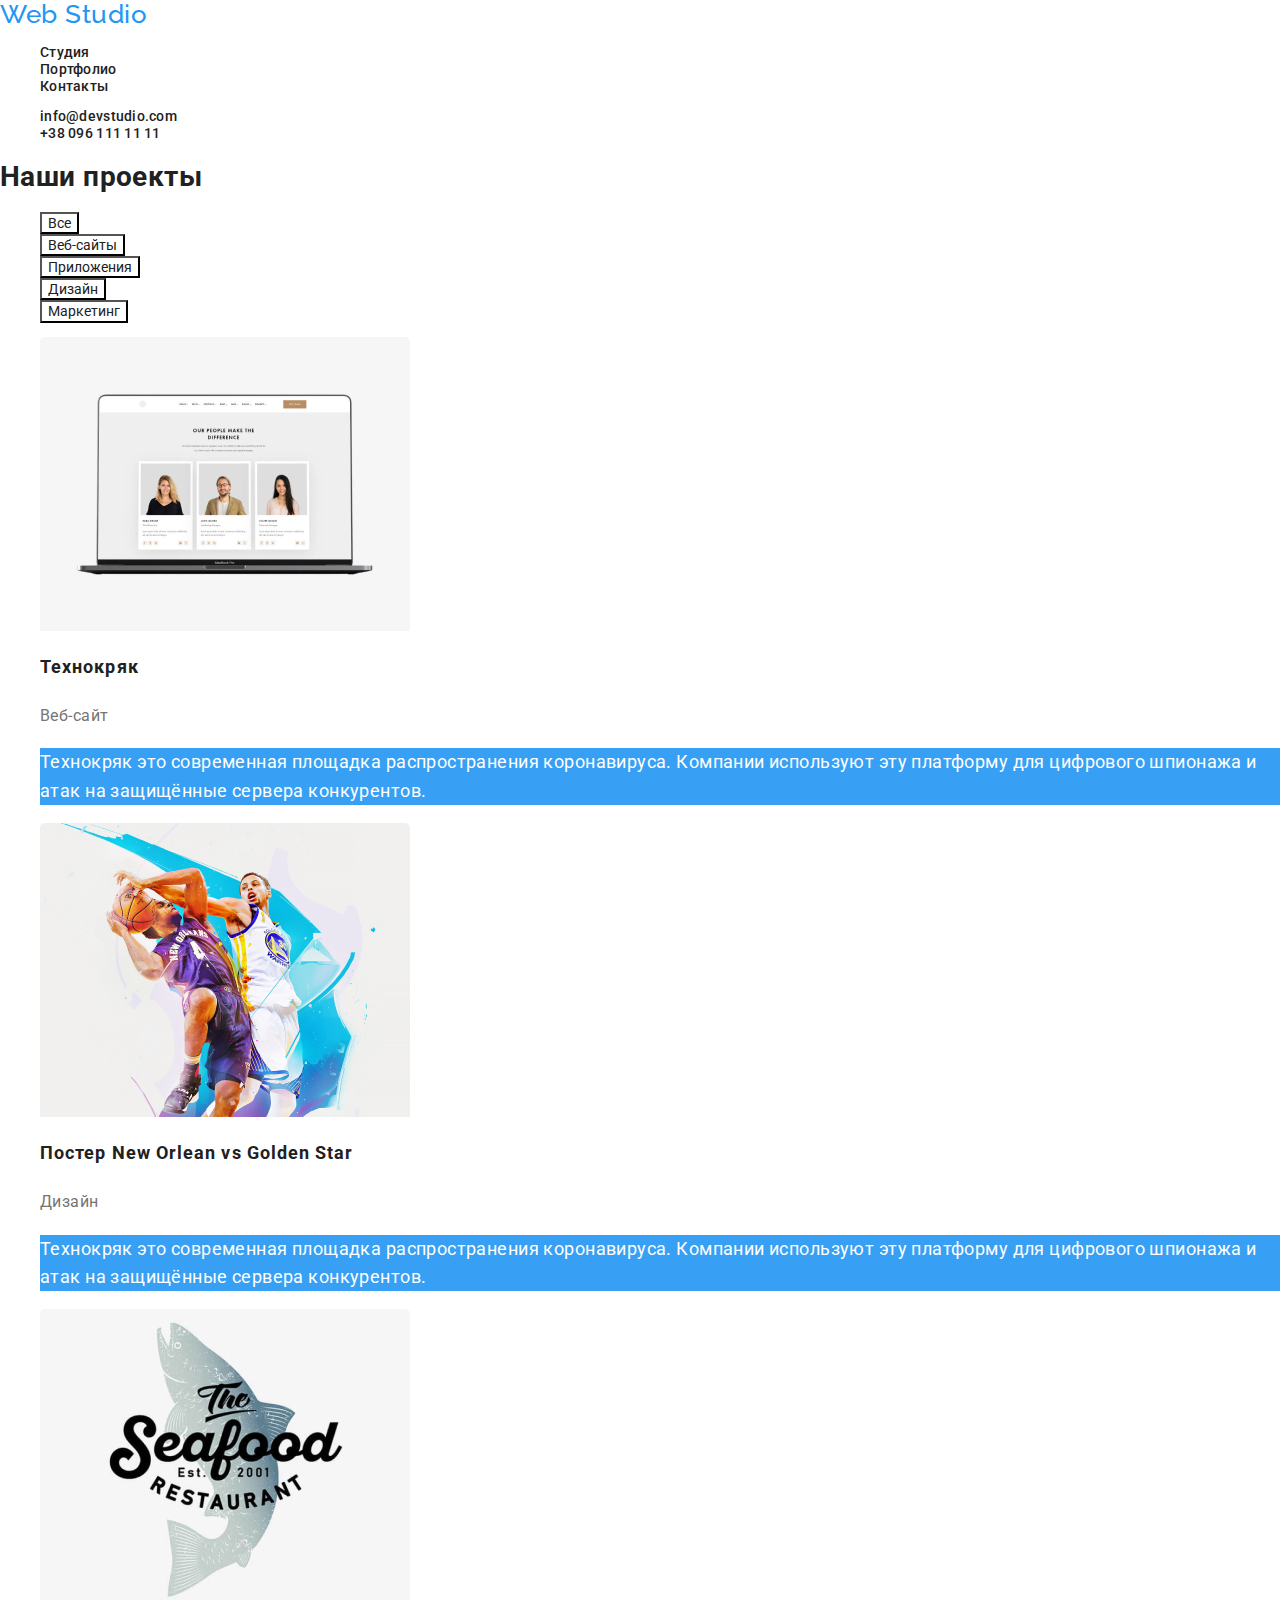
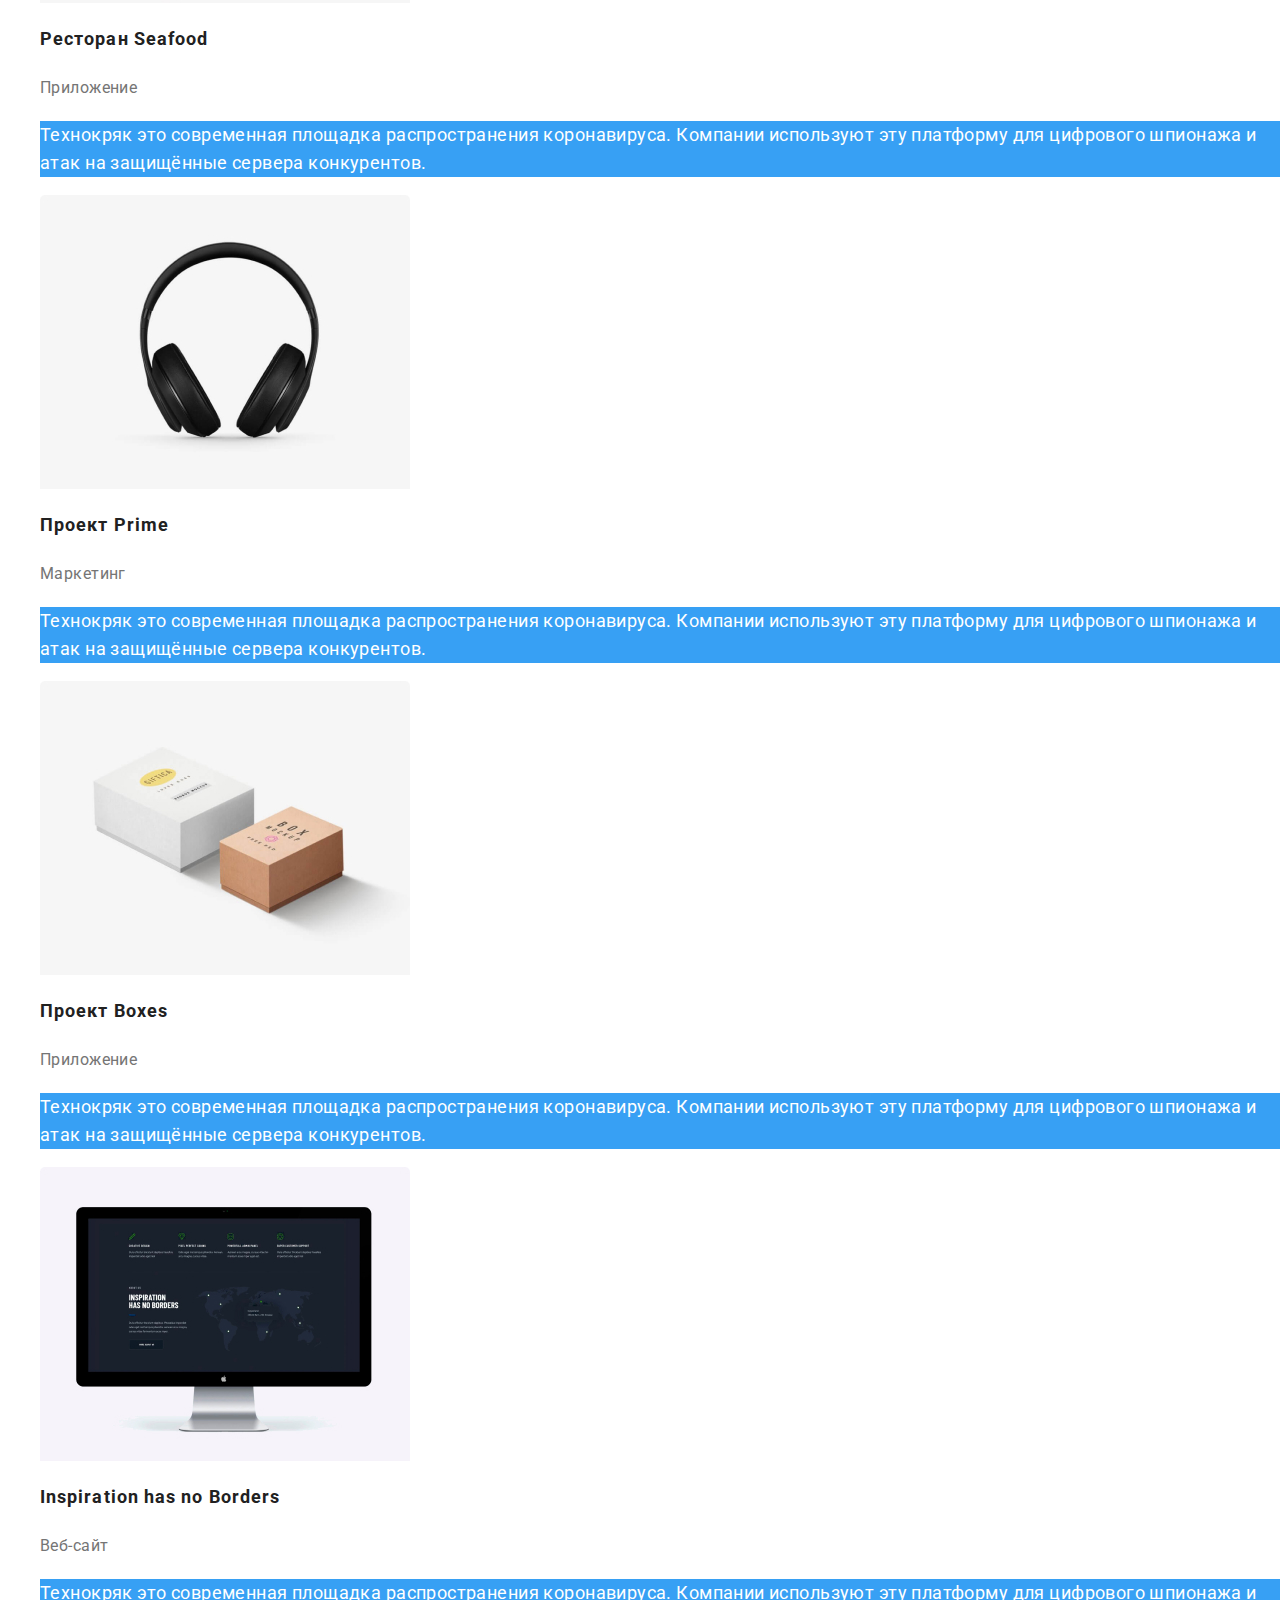
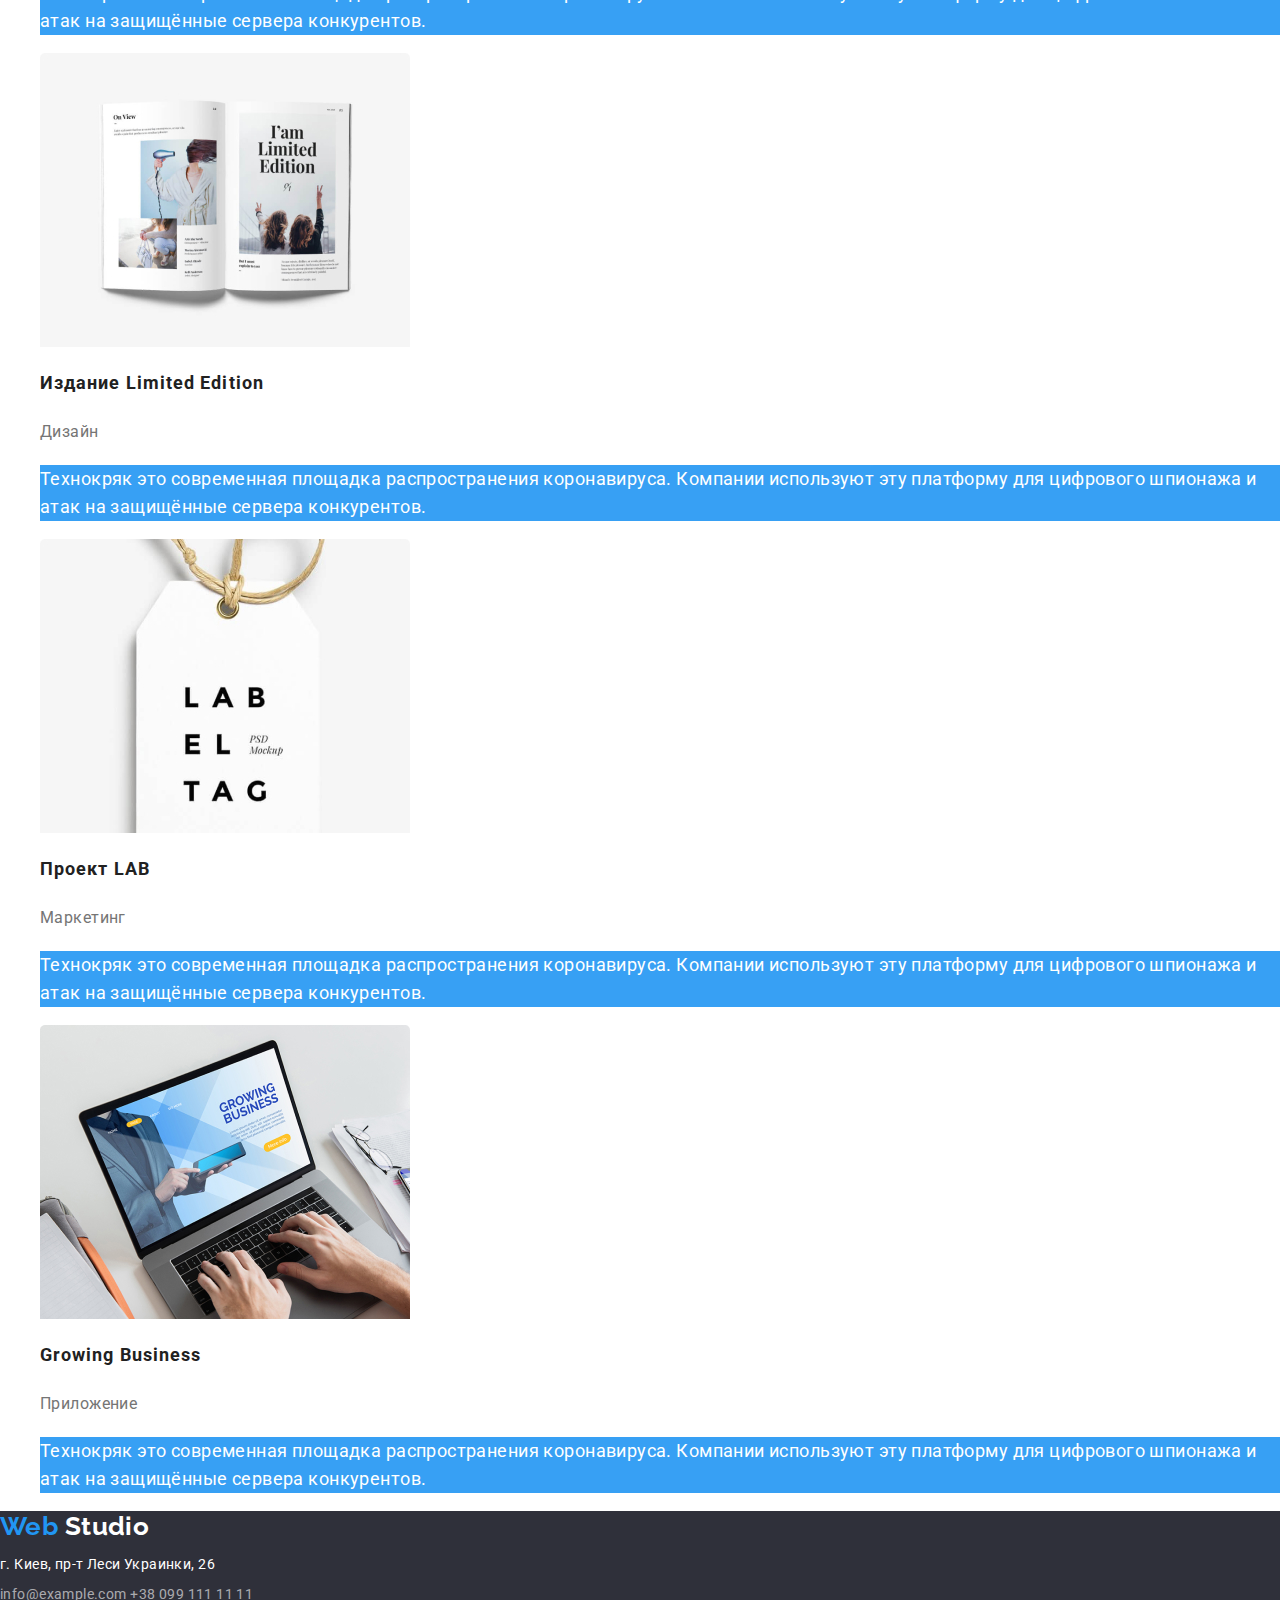
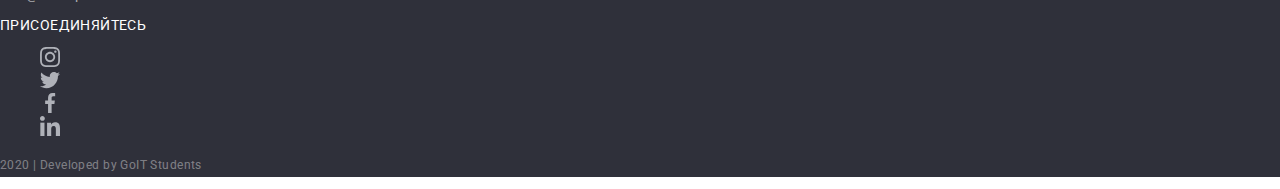
==== portfolio.html @ e8838a6a "Копия с goit-markup-hw-02" ====
<!DOCTYPE html>
<html lang="ru">
  <head>
    <meta charset="UTF-8" />
    <meta name="viewport" content="width=device-width, initial-scale=1.0" />
    <link
      href="https://fonts.googleapis.com/css2?family=Raleway:wght@700&family=Roboto:wght@400;500;700;900&display=swap"
      rel="stylesheet"
    />
    <link rel="stylesheet" href="./css/normalize.css" />
    <link rel="stylesheet" href="./css/style.css" />
    <title>Портфолио</title>
  </head>
  <body>
    <!-- Шапка -->
    <header>
      <nav class="nav-header">
        <a class="logo link" lang="en" href="./index.html">
          <span>Web</span> Studio
        </a>
        <ul class="list">
          <li>
            <a class="link" href="./index.html">Студия</a>
          </li>
          <li>
            <a class="link" href="./portfolio.html">Портфолио</a>
          </li>
          <li>
            <a class="link" href="">Контакты</a>
          </li>
        </ul>
        <address>
          <ul class="list">
            <li>
              <a class="link" lang="en" href="mailto:info@devstudio.com"
                >info@devstudio.com</a
              >
            </li>
            <li>
              <a class="link" href="tel:+380961111111">+38 096 111 11 11</a>
            </li>
          </ul>
        </address>
      </nav>
    </header>
    <!-- Основной контент -->
    <main>
      <section class="projects">
        <header>
          <h1>Наши проекты</h1>
          <ul class="list">
            <li><button class="button" type="button">Все</button></li>
            <li><button class="button" type="button">Веб-сайты</button></li>
            <li><button class="button" type="button">Приложения</button></li>
            <li><button class="button" type="button">Дизайн</button></li>
            <li><button class="button" type="button">Маркетинг</button></li>
          </ul>
        </header>
        <ul class="list">
          <li>
            <a class="link" href="">
              <img
                src="./images/projects/techno_crack.jpg"
                alt="веб-страница проекта Технокряк"
                width="370"
                height="294"
              />
              <h2>Технокряк</h2>
              <p class="text">Веб-сайт</p>
              <p class="description">
                Технокряк это современная площадка распространения коронавируса.
                Компании используют эту платформу для цифрового шпионажа и атак
                на защищённые сервера конкурентов.
              </p>
            </a>
          </li>
          <li>
            <a class="link" href="">
              <img
                src="./images/projects/new_orlean.jpg"
                alt="Два баскетболиста с мячом"
                width="370"
                height="294"
              />
              <h2>Постер New Orlean vs Golden Star</h2>
              <p class="text">Дизайн</p>
              <p class="description">
                Технокряк это современная площадка распространения коронавируса.
                Компании используют эту платформу для цифрового шпионажа и атак
                на защищённые сервера конкурентов.
              </p>
            </a>
          </li>
          <li>
            <a class="link" href="">
              <img
                src="./images/projects/seafood.jpg"
                alt=""
                width="370"
                height="294"
              />
              <h2>Ресторан Seafood</h2>
              <p class="text">Приложение</p>
              <p class="description">
                Технокряк это современная площадка распространения коронавируса.
                Компании используют эту платформу для цифрового шпионажа и атак
                на защищённые сервера конкурентов.
              </p>
            </a>
          </li>
          <li>
            <a class="link" href="">
              <img
                src="./images/projects/prime.jpg"
                alt=""
                width="370"
                height="294"
              />
              <h2>Проект Prime</h2>
              <p class="text">Маркетинг</p>
              <p class="description">
                Технокряк это современная площадка распространения коронавируса.
                Компании используют эту платформу для цифрового шпионажа и атак
                на защищённые сервера конкурентов.
              </p>
            </a>
          </li>
          <li>
            <a class="link" href="">
              <img
                src="./images/projects/boxes.jpg"
                alt=""
                width="370"
                height="294"
              />
              <h2>Проект Boxes</h2>
              <p class="text">Приложение</p>
              <p class="description">
                Технокряк это современная площадка распространения коронавируса.
                Компании используют эту платформу для цифрового шпионажа и атак
                на защищённые сервера конкурентов.
              </p>
            </a>
          </li>
          <li>
            <a class="link" href="">
              <img
                src="./images/projects/inspiration.jpg"
                alt=""
                width="370"
                height="294"
              />
              <h2>Inspiration has no Borders</h2>
              <p class="text">Веб-сайт</p>
              <p class="description">
                Технокряк это современная площадка распространения коронавируса.
                Компании используют эту платформу для цифрового шпионажа и атак
                на защищённые сервера конкурентов.
              </p>
            </a>
          </li>
          <li>
            <a class="link" href="">
              <img
                src="./images/projects/limited.jpg"
                alt=""
                width="370"
                height="294"
              />
              <h2>Издание Limited Edition</h2>
              <p class="text">Дизайн</p>
              <p class="description">
                Технокряк это современная площадка распространения коронавируса.
                Компании используют эту платформу для цифрового шпионажа и атак
                на защищённые сервера конкурентов.
              </p>
            </a>
          </li>
          <li>
            <a class="link" href="">
              <img
                src="./images/projects/lab.jpg"
                alt=""
                width="370"
                height="294"
              />
              <h2>Проект LAB</h2>
              <p class="text">Маркетинг</p>
              <p class="description">
                Технокряк это современная площадка распространения коронавируса.
                Компании используют эту платформу для цифрового шпионажа и атак
                на защищённые сервера конкурентов.
              </p>
            </a>
          </li>
          <li>
            <a class="link" href="">
              <img
                src="./images/projects/growing.jpg"
                alt=""
                width="370"
                height="294"
              />
              <h2>Growing Business</h2>
              <p class="text">Приложение</p>
              <p class="description">
                Технокряк это современная площадка распространения коронавируса.
                Компании используют эту платформу для цифрового шпионажа и атак
                на защищённые сервера конкурентов.
              </p>
            </a>
          </li>
        </ul>
      </section>
    </main>
    <!-- Подвал -->
    <footer class="footer">
      <!-- Адресс -->
      <a class="logo link" lang="en" href="./index.html">
        <span>Web</span> Studio
      </a>
      <address class="adress">
        <p>г. Киев, пр-т Леси Украинки, 26</p>
        <a class="link" href="mailto:info@example.com">info@example.com</a>
        <a class="link" href="tel:+380991111111">+38 099 111 11 11</a>
      </address>

      <!-- Соцсети студии -->
      <p class="text">присоединяйтесь</p>
      <ul class="list" lang="en">
        <li>
          <a aria-label="instagram link" href="">
            <img src="./images/social/instagram.svg" alt="instagram" />
          </a>
        </li>
        <li>
          <a aria-label="twitter link" href="">
            <img src="./images/social/twitter.svg" alt="twitter" />
          </a>
        </li>
        <li>
          <a aria-label="facebook link" href="">
            <img src="./images/social/facebook.svg" alt="facebook" />
          </a>
        </li>
        <li>
          <a aria-label="linkedin link" href="">
            <img src="./images/social/linkedin.svg" alt="linkedin" />
          </a>
        </li>
      </ul>

      <p class="developed">2020 | Developed by GoIT Students</p>
    </footer>
  </body>
</html>
---- css/style.css ----
:root {
  --accent-color: #2196f3;
  --white-color: #ffffff;
  --black-color: #000000;
  --text-bold-color: #212121;
  --text-normal-color: #757575;
  --background-accent: #f5f4fa;
  --background-white-text: rgba(47, 48, 58, 0.8);
  --background-high-accent: rgba(33, 150, 243, 0.9);
  --main-icons: #afb1b8;
  --footer-icons: rgba(255, 255, 255, 0.1);
  --footer-adress-color: rgba(255, 255, 255, 0.6);
  --footer-background: #2f303a;
  --footer-developed-text: rgba(255, 255, 255, 0.4);
}

body {
  color: var(--text-normal-color);
  background-color: var(--white-color);

  font-family: "Roboto", sans-serif;
  font-style: normal;
  font-weight: 400;
  font-size: 14px;
  letter-spacing: 0.03em;
}

/* Заголовки */
h1,
h2,
h3,
h4,
h5,
h6 {
  color: var(--text-bold-color);
  font-weight: 700;
}

/* Обнуление */
.link {
  text-decoration: none;
}
.list {
  list-style: none;
}
address {
  font-style: normal;
}

/*------------- Шапка и подвал ---------- */
.nav-header .link {
  color: var(--text-bold-color);

  font-weight: 500;
  line-height: 1.14;
  letter-spacing: 0.02em;
}
.footer {
  background-color: var(--footer-background);
}
.footer > .logo,
.footer .adress {
  color: var(--white-color);
}
.footer > .text {
  color: var(--white-color);

  line-height: 1, 14;
  text-transform: uppercase;
}
.adress > .link {
  color: var(--footer-adress-color);
}
.developed {
  color: var(--footer-developed-text);

  font-size: 12px;
  line-height: 2;
}

/* Наведение */
.nav-header .link:focus,
.nav-header .link:hover,
.footer > .logo:focus,
.footer > .logo:hover,
.adress > .link:focus,
.adress > .link:hover {
  color: #2196f3;
}

/* Логотип */
.logo {
  color: var(--black-color);

  font-family: "Raleway", sans-serif;
  font-weight: 700;
  font-size: 26px;
  line-height: 1.19;
}
.logo > span {
  color: var(--accent-color);
}
/* -------------MAIN CONTENT------------------ */

/* Герой - Заказать услугу */
.hero {
  background-color: var(--background-white-text);
}

.hero > .title {
  color: var(--white-color);

  font-weight: 900;
  font-size: 44px;
  line-height: 1.36;
  text-align: center;
  letter-spacing: 0.06em;
  text-transform: uppercase;
}

.hero .link {
  color: var(--white-color);
  background-color: var(--accent-color);
}

.hero .link:focus,
.hero .link:hover {
  color: var(--accent-color);
  background-color: var(--white-color);
}

/* Заголовки секций index.html */
.directions > .title,
.team > .title,
.clients > .title {
  font-size: 36px;
  line-height: 1, 16;
  text-align: center;
}

/* Особенности веб студии */

/* Чем мы занимаемся */
.directions .link {
  color: var(--white-color);
  background-color: var(--background-white-text);
}

/* Наша команда */
.team {
  background-color: var(--background-accent);
}

/* Наши проекты */
.projects h2 {
  font-size: 18px;
  line-height: 2;
  letter-spacing: 0.06em;
}
.projects .text {
  color: var(--text-normal-color);

  font-size: 16px;
  line-height: 1.87;
}
.projects .description {
  color: var(--white-color);
  background-color: var(--background-high-accent);

  font-size: 18px;
  line-height: 1.56;
}

/* Кнопки наши проекты */
.button {
  color: var(--text-bold-color);
  background-color: var(--background-accent-);
}
.button:focus,
.button:hover {
  color: var(--white-color);
  background-color: var(--accent-color);
}
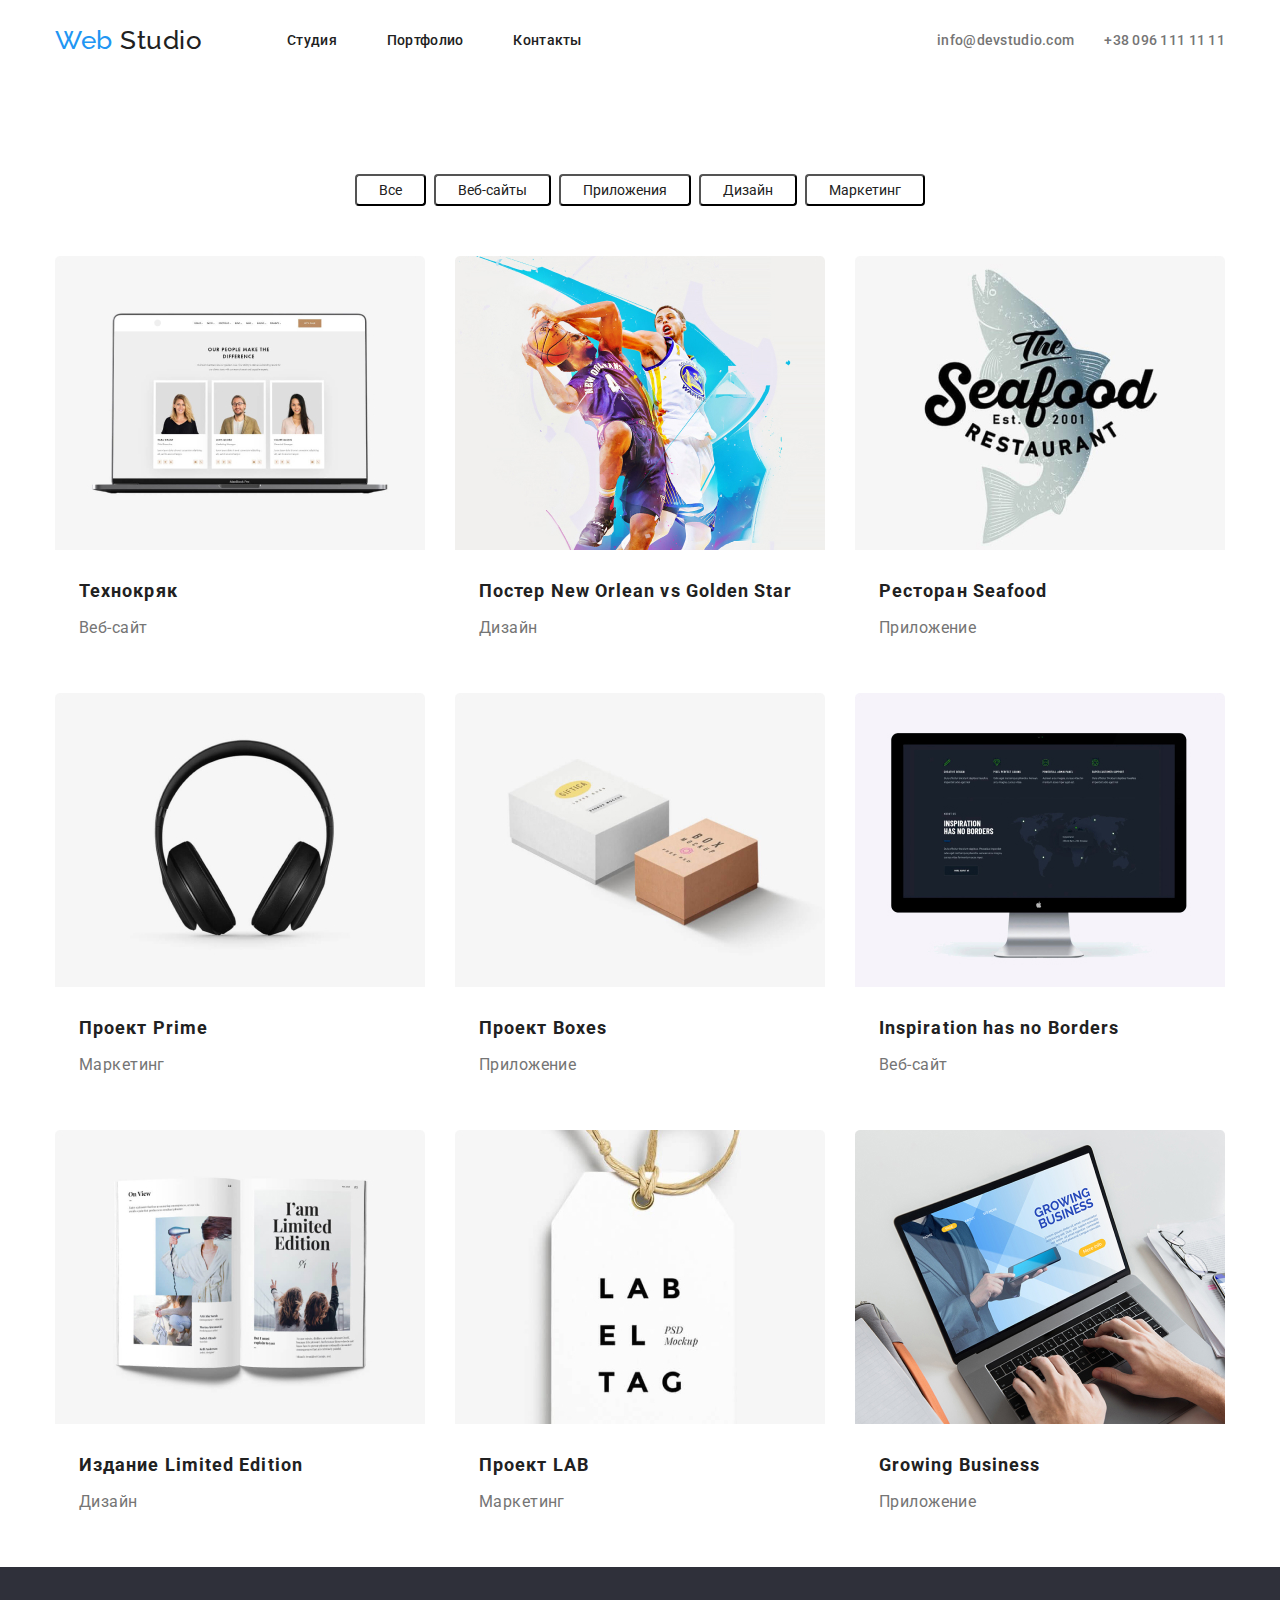
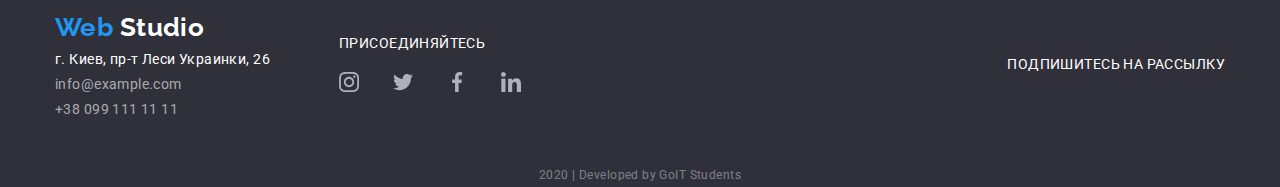
==== commit ebabb11a: "Flexbox" ====
--- a/portfolio.html
+++ b/portfolio.html
@@ -14,29 +14,29 @@
   <body>
     <!-- Шапка -->
     <header>
-      <nav class="nav-header">
+      <nav class="header flex-container main-width">
         <a class="logo link" lang="en" href="./index.html">
           <span>Web</span> Studio
         </a>
-        <ul class="list">
-          <li>
+        <ul class="nav-site list flex-container">
+          <li class="item">
             <a class="link" href="./index.html">Студия</a>
           </li>
-          <li>
+          <li class="item">
             <a class="link" href="./portfolio.html">Портфолио</a>
           </li>
-          <li>
+          <li class="item">
             <a class="link" href="">Контакты</a>
           </li>
         </ul>
-        <address>
-          <ul class="list">
-            <li>
-              <a class="link" lang="en" href="mailto:info@devstudio.com"
-                >info@devstudio.com</a
-              >
-            </li>
-            <li>
+        <address class="header-address">
+          <ul class="list flex-container">
+            <li class="item">
+              <a class="link" lang="en" href="mailto:info@devstudio.com">
+                info@devstudio.com
+              </a>
+            </li>
+            <li class="item">
               <a class="link" href="tel:+380961111111">+38 096 111 11 11</a>
             </li>
           </ul>
@@ -46,18 +46,28 @@
     <!-- Основной контент -->
     <main>
       <section class="projects">
-        <header>
-          <h1>Наши проекты</h1>
-          <ul class="list">
-            <li><button class="button" type="button">Все</button></li>
-            <li><button class="button" type="button">Веб-сайты</button></li>
-            <li><button class="button" type="button">Приложения</button></li>
-            <li><button class="button" type="button">Дизайн</button></li>
-            <li><button class="button" type="button">Маркетинг</button></li>
+        <header class="projects-filter flex-container">
+          <h1 class="hidden">Наши проекты</h1>
+          <ul class="list flex-container">
+            <li class="filter">
+              <button class="button" type="button">Все</button>
+            </li>
+            <li class="filter">
+              <button class="button" type="button">Веб-сайты</button>
+            </li>
+            <li class="filter">
+              <button class="button" type="button">Приложения</button>
+            </li>
+            <li class="filter">
+              <button class="button" type="button">Дизайн</button>
+            </li>
+            <li class="filter">
+              <button class="button" type="button">Маркетинг</button>
+            </li>
           </ul>
         </header>
-        <ul class="list">
-          <li>
+        <ul class="list flex-container main-width">
+          <li class="item">
             <a class="link" href="">
               <img
                 src="./images/projects/techno_crack.jpg"
@@ -67,14 +77,14 @@
               />
               <h2>Технокряк</h2>
               <p class="text">Веб-сайт</p>
-              <p class="description">
-                Технокряк это современная площадка распространения коронавируса.
-                Компании используют эту платформу для цифрового шпионажа и атак
-                на защищённые сервера конкурентов.
-              </p>
-            </a>
-          </li>
-          <li>
+              <p class="description hidden">
+                Технокряк это современная площадка распространения коронавируса.
+                Компании используют эту платформу для цифрового шпионажа и атак
+                на защищённые сервера конкурентов.
+              </p>
+            </a>
+          </li>
+          <li class="item">
             <a class="link" href="">
               <img
                 src="./images/projects/new_orlean.jpg"
@@ -84,14 +94,14 @@
               />
               <h2>Постер New Orlean vs Golden Star</h2>
               <p class="text">Дизайн</p>
-              <p class="description">
-                Технокряк это современная площадка распространения коронавируса.
-                Компании используют эту платформу для цифрового шпионажа и атак
-                на защищённые сервера конкурентов.
-              </p>
-            </a>
-          </li>
-          <li>
+              <p class="description hidden">
+                Технокряк это современная площадка распространения коронавируса.
+                Компании используют эту платформу для цифрового шпионажа и атак
+                на защищённые сервера конкурентов.
+              </p>
+            </a>
+          </li>
+          <li class="item">
             <a class="link" href="">
               <img
                 src="./images/projects/seafood.jpg"
@@ -101,14 +111,14 @@
               />
               <h2>Ресторан Seafood</h2>
               <p class="text">Приложение</p>
-              <p class="description">
-                Технокряк это современная площадка распространения коронавируса.
-                Компании используют эту платформу для цифрового шпионажа и атак
-                на защищённые сервера конкурентов.
-              </p>
-            </a>
-          </li>
-          <li>
+              <p class="description hidden">
+                Технокряк это современная площадка распространения коронавируса.
+                Компании используют эту платформу для цифрового шпионажа и атак
+                на защищённые сервера конкурентов.
+              </p>
+            </a>
+          </li>
+          <li class="item">
             <a class="link" href="">
               <img
                 src="./images/projects/prime.jpg"
@@ -118,14 +128,14 @@
               />
               <h2>Проект Prime</h2>
               <p class="text">Маркетинг</p>
-              <p class="description">
-                Технокряк это современная площадка распространения коронавируса.
-                Компании используют эту платформу для цифрового шпионажа и атак
-                на защищённые сервера конкурентов.
-              </p>
-            </a>
-          </li>
-          <li>
+              <p class="description hidden">
+                Технокряк это современная площадка распространения коронавируса.
+                Компании используют эту платформу для цифрового шпионажа и атак
+                на защищённые сервера конкурентов.
+              </p>
+            </a>
+          </li>
+          <li class="item">
             <a class="link" href="">
               <img
                 src="./images/projects/boxes.jpg"
@@ -135,14 +145,14 @@
               />
               <h2>Проект Boxes</h2>
               <p class="text">Приложение</p>
-              <p class="description">
-                Технокряк это современная площадка распространения коронавируса.
-                Компании используют эту платформу для цифрового шпионажа и атак
-                на защищённые сервера конкурентов.
-              </p>
-            </a>
-          </li>
-          <li>
+              <p class="description hidden">
+                Технокряк это современная площадка распространения коронавируса.
+                Компании используют эту платформу для цифрового шпионажа и атак
+                на защищённые сервера конкурентов.
+              </p>
+            </a>
+          </li>
+          <li class="item">
             <a class="link" href="">
               <img
                 src="./images/projects/inspiration.jpg"
@@ -152,14 +162,14 @@
               />
               <h2>Inspiration has no Borders</h2>
               <p class="text">Веб-сайт</p>
-              <p class="description">
-                Технокряк это современная площадка распространения коронавируса.
-                Компании используют эту платформу для цифрового шпионажа и атак
-                на защищённые сервера конкурентов.
-              </p>
-            </a>
-          </li>
-          <li>
+              <p class="description hidden">
+                Технокряк это современная площадка распространения коронавируса.
+                Компании используют эту платформу для цифрового шпионажа и атак
+                на защищённые сервера конкурентов.
+              </p>
+            </a>
+          </li>
+          <li class="item">
             <a class="link" href="">
               <img
                 src="./images/projects/limited.jpg"
@@ -169,14 +179,14 @@
               />
               <h2>Издание Limited Edition</h2>
               <p class="text">Дизайн</p>
-              <p class="description">
-                Технокряк это современная площадка распространения коронавируса.
-                Компании используют эту платформу для цифрового шпионажа и атак
-                на защищённые сервера конкурентов.
-              </p>
-            </a>
-          </li>
-          <li>
+              <p class="description hidden">
+                Технокряк это современная площадка распространения коронавируса.
+                Компании используют эту платформу для цифрового шпионажа и атак
+                на защищённые сервера конкурентов.
+              </p>
+            </a>
+          </li>
+          <li class="item">
             <a class="link" href="">
               <img
                 src="./images/projects/lab.jpg"
@@ -186,14 +196,14 @@
               />
               <h2>Проект LAB</h2>
               <p class="text">Маркетинг</p>
-              <p class="description">
-                Технокряк это современная площадка распространения коронавируса.
-                Компании используют эту платформу для цифрового шпионажа и атак
-                на защищённые сервера конкурентов.
-              </p>
-            </a>
-          </li>
-          <li>
+              <p class="description hidden">
+                Технокряк это современная площадка распространения коронавируса.
+                Компании используют эту платформу для цифрового шпионажа и атак
+                на защищённые сервера конкурентов.
+              </p>
+            </a>
+          </li>
+          <li class="item">
             <a class="link" href="">
               <img
                 src="./images/projects/growing.jpg"
@@ -203,7 +213,7 @@
               />
               <h2>Growing Business</h2>
               <p class="text">Приложение</p>
-              <p class="description">
+              <p class="description hidden">
                 Технокряк это современная площадка распространения коронавируса.
                 Компании используют эту платформу для цифрового шпионажа и атак
                 на защищённые сервера конкурентов.
@@ -215,40 +225,50 @@
     </main>
     <!-- Подвал -->
     <footer class="footer">
-      <!-- Адресс -->
-      <a class="logo link" lang="en" href="./index.html">
-        <span>Web</span> Studio
-      </a>
-      <address class="adress">
-        <p>г. Киев, пр-т Леси Украинки, 26</p>
-        <a class="link" href="mailto:info@example.com">info@example.com</a>
-        <a class="link" href="tel:+380991111111">+38 099 111 11 11</a>
-      </address>
+      <div class="footer-upper flex-container main-width">
+        <div class="footer-address-container">
+          <a class="logo link" lang="en" href="./index.html">
+            <span>Web</span> Studio
+          </a>
+          <!-- Адресс -->
+          <address class="address flex-container">
+            <p>г. Киев, пр-т Леси Украинки, 26</p>
+            <a class="link" href="mailto:info@example.com">info@example.com</a>
+            <a class="link" href="tel:+380991111111">+38 099 111 11 11</a>
+          </address>
+        </div>
 
-      <!-- Соцсети студии -->
-      <p class="text">присоединяйтесь</p>
-      <ul class="list" lang="en">
-        <li>
-          <a aria-label="instagram link" href="">
-            <img src="./images/social/instagram.svg" alt="instagram" />
-          </a>
-        </li>
-        <li>
-          <a aria-label="twitter link" href="">
-            <img src="./images/social/twitter.svg" alt="twitter" />
-          </a>
-        </li>
-        <li>
-          <a aria-label="facebook link" href="">
-            <img src="./images/social/facebook.svg" alt="facebook" />
-          </a>
-        </li>
-        <li>
-          <a aria-label="linkedin link" href="">
-            <img src="./images/social/linkedin.svg" alt="linkedin" />
-          </a>
-        </li>
-      </ul>
+        <!-- Соцсети студии -->
+        <div class="footer-join">
+          <p class="text">присоединяйтесь</p>
+          <ul class="list flex-container" lang="en">
+            <li class="social-item">
+              <a aria-label="instagram link" href="">
+                <img src="./images/social/instagram.svg" alt="instagram" />
+              </a>
+            </li>
+            <li class="social-item">
+              <a aria-label="twitter link" href="">
+                <img src="./images/social/twitter.svg" alt="twitter" />
+              </a>
+            </li>
+            <li class="social-item">
+              <a aria-label="facebook link" href="">
+                <img src="./images/social/facebook.svg" alt="facebook" />
+              </a>
+            </li>
+            <li class="social-item">
+              <a aria-label="linkedin link" href="">
+                <img src="./images/social/linkedin.svg" alt="linkedin" />
+              </a>
+            </li>
+          </ul>
+        </div>
+
+        <div class="footer-mail">
+          <p class="text">подпишитесь на рассылку</p>
+        </div>
+      </div>
 
       <p class="developed">2020 | Developed by GoIT Students</p>
     </footer>
--- a/css/style.css
+++ b/css/style.css
@@ -9,9 +9,17 @@
   --background-high-accent: rgba(33, 150, 243, 0.9);
   --main-icons: #afb1b8;
   --footer-icons: rgba(255, 255, 255, 0.1);
-  --footer-adress-color: rgba(255, 255, 255, 0.6);
+  --footer-address-color: rgba(255, 255, 255, 0.6);
   --footer-background: #2f303a;
   --footer-developed-text: rgba(255, 255, 255, 0.4);
+
+  box-sizing: border-box;
+}
+
+*,
+*::before,
+*::after {
+  box-sizing: inherit;
 }
 
 body {
@@ -23,6 +31,9 @@
   font-weight: 400;
   font-size: 14px;
   letter-spacing: 0.03em;
+
+  margin-left: auto;
+  margin-right: auto;
 }
 
 /* Заголовки */
@@ -34,6 +45,15 @@
 h6 {
   color: var(--text-bold-color);
   font-weight: 700;
+
+  margin-top: 0px;
+  margin-bottom: 0px;
+}
+
+/* Абзацы */
+p {
+  margin-top: 0px;
+  margin-bottom: 0px;
 }
 
 /* Обнуление */
@@ -42,49 +62,118 @@
 }
 .list {
   list-style: none;
+
+  margin: 0;
+  padding: 0;
 }
 address {
   font-style: normal;
 }
 
+.hidden {
+  display: none;
+}
+
 /*------------- Шапка и подвал ---------- */
-.nav-header .link {
+/* header */
+.header {
+  align-items: center;
+}
+
+.header > address > .list {
+  margin-left: auto;
+}
+.header .link {
   color: var(--text-bold-color);
 
   font-weight: 500;
   line-height: 1.14;
   letter-spacing: 0.02em;
 }
+
+.nav-site {
+  margin-left: 85px;
+  margin-top: 32px;
+}
+
+.nav-site .link {
+  display: inline-block;
+  padding-bottom: 32px;
+}
+
+.nav-site .item + .item {
+  margin-left: 50px;
+}
+
+.header-address {
+  margin-left: auto;
+}
+
+.header-address .link {
+  color: var(--text-normal-color);
+}
+
+.header-address .item + .item {
+  margin-left: 30px;
+}
+/* footer */
 .footer {
   background-color: var(--footer-background);
 }
-.footer > .logo,
-.footer .adress {
-  color: var(--white-color);
-}
-.footer > .text {
-  color: var(--white-color);
-
-  line-height: 1, 14;
+
+.footer-upper {
+  align-items: center;
+}
+.footer-address-container {
+  margin: 45px 69px 46px 0px;
+}
+
+.footer .address {
+  flex-direction: column;
+  margin-top: 8px;
+}
+.footer-address-container .link {
+  margin-top: 9px;
+}
+
+.footer .logo,
+.footer .address {
+  color: var(--white-color);
+}
+.footer .text {
+  color: var(--white-color);
+
+  line-height: 1.14;
   text-transform: uppercase;
 }
-.adress > .link {
-  color: var(--footer-adress-color);
-}
+.address > .link {
+  color: var(--footer-address-color);
+}
+
+.footer-join .text {
+  margin-bottom: 20px;
+}
+
+.footer-mail {
+  margin-left: auto;
+}
+
 .developed {
   color: var(--footer-developed-text);
-
   font-size: 12px;
   line-height: 2;
+
+  display: flex;
+  justify-content: center;
 }
 
 /* Наведение */
-.nav-header .link:focus,
-.nav-header .link:hover,
-.footer > .logo:focus,
-.footer > .logo:hover,
-.adress > .link:focus,
-.adress > .link:hover {
+.header .link:focus,
+.header .link:hover,
+.footer .logo:focus,
+.footer .logo:hover,
+.address .link:focus,
+.address .link:hover {
   color: #2196f3;
 }
 
@@ -102,31 +191,17 @@
 }
 /* -------------MAIN CONTENT------------------ */
 
-/* Герой - Заказать услугу */
-.hero {
-  background-color: var(--background-white-text);
-}
-
-.hero > .title {
-  color: var(--white-color);
-
-  font-weight: 900;
-  font-size: 44px;
-  line-height: 1.36;
-  text-align: center;
-  letter-spacing: 0.06em;
-  text-transform: uppercase;
-}
-
-.hero .link {
-  color: var(--white-color);
-  background-color: var(--accent-color);
-}
-
-.hero .link:focus,
-.hero .link:hover {
-  color: var(--accent-color);
-  background-color: var(--white-color);
+.flex-container {
+  display: flex;
+  flex-wrap: wrap;
+}
+
+.main-width {
+  width: 1200px;
+  padding-left: 15px;
+  padding-right: 15px;
+  margin-left: auto;
+  margin-right: auto;
 }
 
 /* Заголовки секций index.html */
@@ -134,34 +209,139 @@
 .team > .title,
 .clients > .title {
   font-size: 36px;
-  line-height: 1, 16;
-  text-align: center;
+  line-height: 1.16;
+  text-align: center;
+
+  margin-bottom: 50px;
+}
+.features .title-secondary,
+.team .title-secondary {
+  margin-top: 30px;
+  margin-bottom: 10px;
+}
+
+/* Оступы для секций */
+.hero,
+.features,
+.directions,
+.team,
+.clients {
+  margin-bottom: 94px;
+}
+/* Отступы элементов списка */
+.features .item + .item,
+.directions .item + .item,
+.team .item + .item,
+.clients .item + .item {
+  margin-left: 30px;
+}
+
+/* Соц.сети */
+.social-item {
+  width: 44px;
+}
+
+.social-item + .social-item {
+  margin-left: 10px;
+}
+
+/* Герой - Заказать услугу */
+.hero {
+  background-color: var(--background-white-text);
+  text-align: center;
+
+  height: 600px;
+}
+
+.hero .title {
+  color: var(--white-color);
+  font-weight: 900;
+  font-size: 44px;
+  line-height: 1.36;
+  text-align: center;
+  letter-spacing: 0.06em;
+  text-transform: uppercase;
+
+  display: inline-block;
+  margin: 200px 252px 30px;
+}
+
+.hero .link {
+  color: var(--white-color);
+  background-color: var(--accent-color);
+  font-size: 16px;
+  line-height: 1.87;
+
+  padding: 10px 32px;
+  border-radius: 4px;
+}
+
+.hero .link:focus,
+.hero .link:hover {
+  color: var(--accent-color);
+  background-color: var(--white-color);
 }
 
 /* Особенности веб студии */
+.features .item {
+  width: 270px;
+}
 
 /* Чем мы занимаемся */
 .directions .link {
   color: var(--white-color);
   background-color: var(--background-white-text);
+  text-transform: uppercase;
+  text-align: center;
+
+  /* ВРЕМЕННО СМЕСТИЛ */
+  display: flex;
+  flex-direction: column;
 }
 
 /* Наша команда */
 .team {
   background-color: var(--background-accent);
+  text-align: center;
+
+  padding: 94px 0px;
+}
+.team-social-list {
+  justify-content: center;
+  margin-top: 16px;
+  margin-bottom: 24px;
+}
+
+/* Постоянные клиенты */
+.clients .item {
+  width: 170px;
 }
 
 /* Наши проекты */
+.projects-filter {
+  justify-content: center;
+
+  margin-top: 93px;
+  margin-bottom: 50px;
+}
+
+.projects-filter .filter + .filter {
+  margin-left: 8px;
+}
+
 .projects h2 {
   font-size: 18px;
   line-height: 2;
   letter-spacing: 0.06em;
+
+  margin: 20px 24px 4px;
 }
 .projects .text {
   color: var(--text-normal-color);
-
   font-size: 16px;
   line-height: 1.87;
+
+  margin: 0px 24px 20px;
 }
 .projects .description {
   color: var(--white-color);
@@ -169,12 +349,24 @@
 
   font-size: 18px;
   line-height: 1.56;
+}
+
+.projects .item {
+  width: 370px;
+}
+
+.projects .item:not(:nth-child(3n)) {
+  margin-right: 30px;
+  margin-bottom: 30px;
 }
 
 /* Кнопки наши проекты */
 .button {
   color: var(--text-bold-color);
   background-color: var(--background-accent-);
+
+  padding: 6px 22px;
+  border-radius: 4px;
 }
 .button:focus,
 .button:hover {
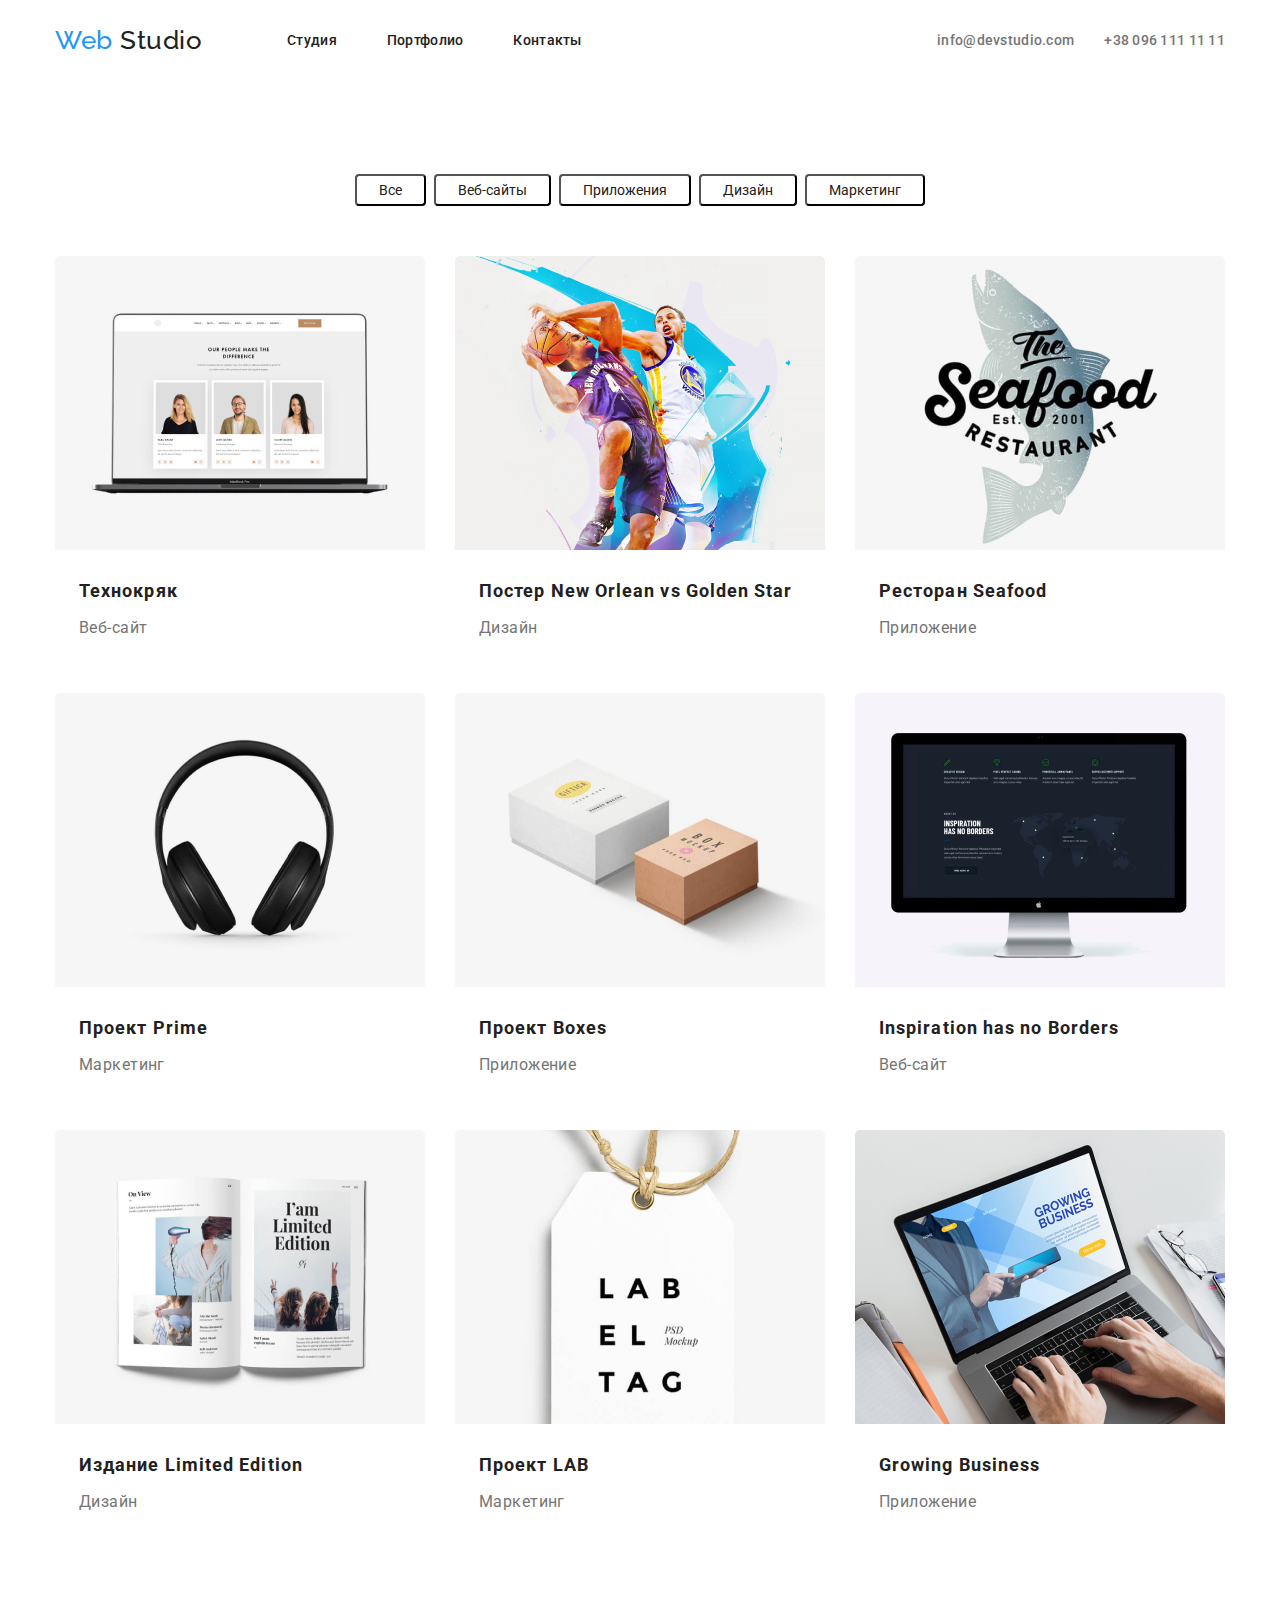
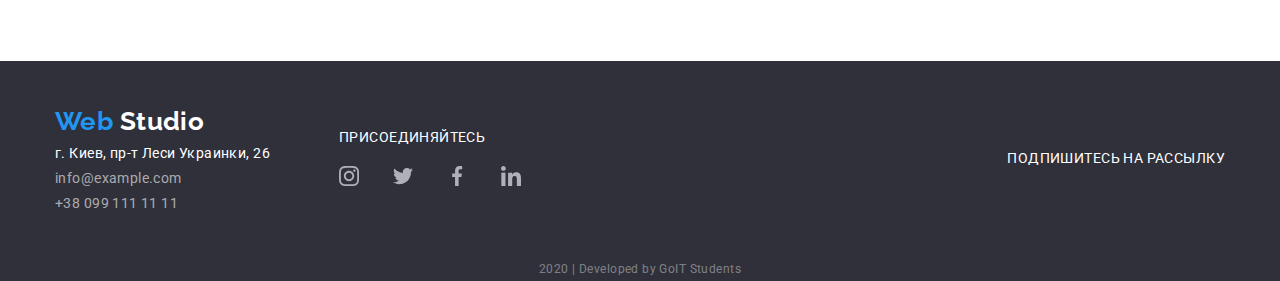
==== commit 2f00f027: "Мелкие фиксы" ====
--- a/portfolio.html
+++ b/portfolio.html
@@ -45,7 +45,7 @@
     </header>
     <!-- Основной контент -->
     <main>
-      <section class="projects">
+      <section class="projects main-width">
         <header class="projects-filter flex-container">
           <h1 class="hidden">Наши проекты</h1>
           <ul class="list flex-container">
@@ -66,7 +66,7 @@
             </li>
           </ul>
         </header>
-        <ul class="list flex-container main-width">
+        <ul class="list flex-container">
           <li class="item">
             <a class="link" href="">
               <img
--- a/css/style.css
+++ b/css/style.css
@@ -318,10 +318,13 @@
 }
 
 /* Наши проекты */
+.projects {
+  margin-top: 93px;
+  margin-bottom: 94px;
+}
 .projects-filter {
   justify-content: center;
 
-  margin-top: 93px;
   margin-bottom: 50px;
 }
 
